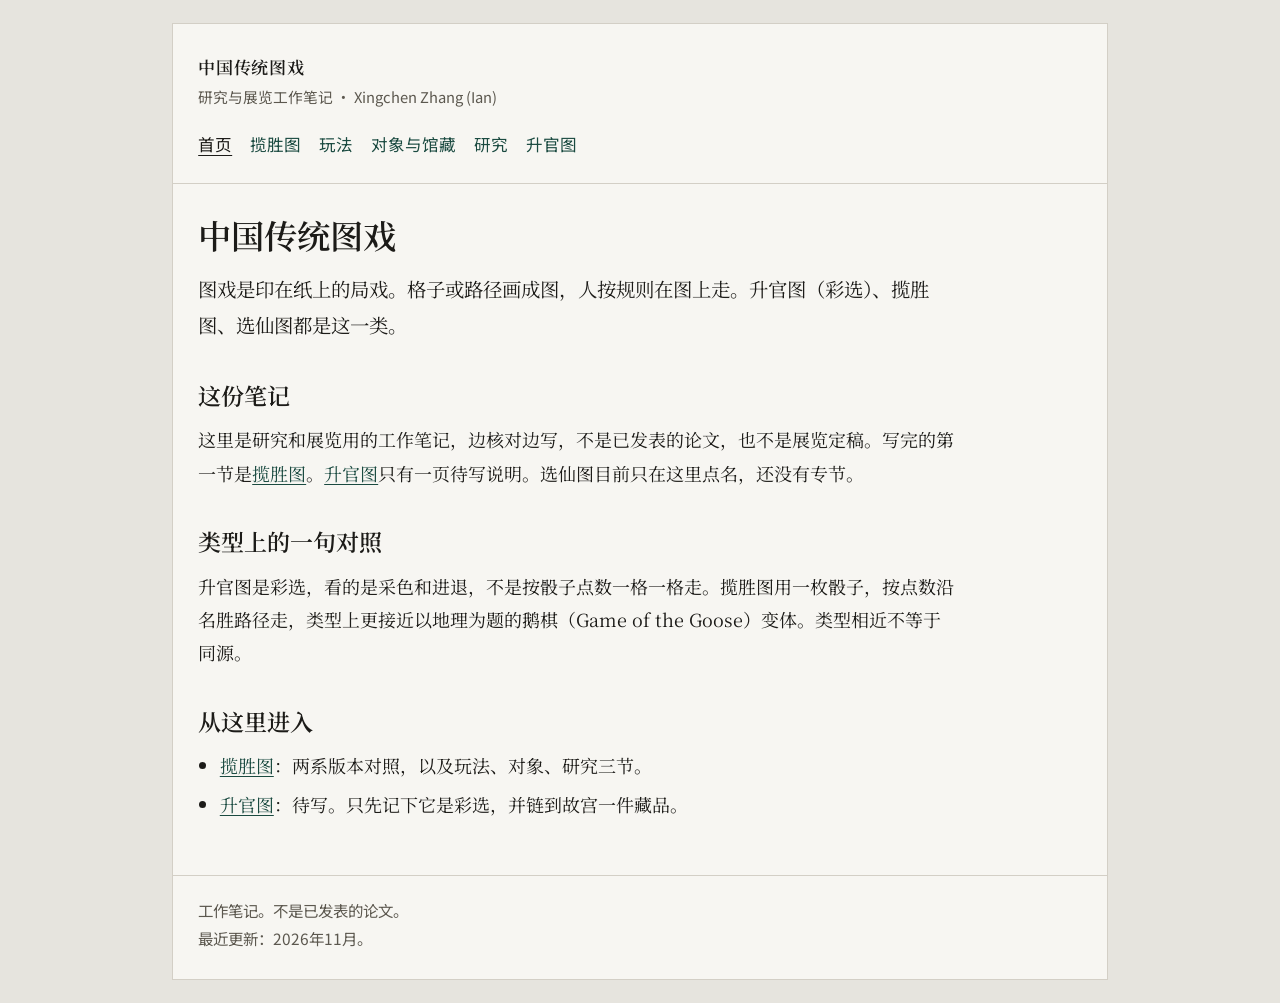
==== docs/index.html @ 107639b9 "加上中国传统图戏站点初稿 Co-authored-by: xingchen-ian <xingchen-ian@users.noreply.github.com>" ====
<!DOCTYPE html>
<html lang="zh-Hans">
<head>
  <meta charset="utf-8">
  <meta name="viewport" content="width=device-width, initial-scale=1">
  <title>中国传统图戏</title>
  <meta name="description" content="Xingchen Zhang (Ian) 的研究与展览工作笔记。图戏指升官图、揽胜图、选仙图一类传统有图局戏。揽胜图是目前写完的一节。">
  <link rel="preconnect" href="https://fonts.googleapis.com">
  <link rel="preconnect" href="https://fonts.gstatic.com" crossorigin>
  <link href="https://fonts.googleapis.com/css2?family=Noto+Sans+SC:wght@400;500;600&family=Noto+Serif+SC:wght@500;600&display=swap" rel="stylesheet">
  <link rel="stylesheet" href="assets/site.css">
  <script src="assets/site.js" defer></script>
</head>
<body>
  <a class="skip" href="#content">跳到正文</a>
  <div class="sheet">
    <header class="site-header">
      <p class="brand"><a href="index.html">中国传统图戏</a></p>
      <p class="site-note">研究与展览工作笔记 · Xingchen Zhang (Ian)</p>
      <button type="button" class="nav-toggle" data-nav-toggle hidden>目录</button>
      <nav id="site-nav" class="site-nav" aria-label="全站">
        <ul>
          <li><a href="index.html" aria-current="page">首页</a></li>
          <li><a href="lansheng/index.html">揽胜图</a></li>
          <li><a href="lansheng/play.html">玩法</a></li>
          <li><a href="lansheng/collections.html">对象与馆藏</a></li>
          <li><a href="lansheng/research.html">研究</a></li>
          <li><a href="shengguan/index.html">升官图</a></li>
        </ul>
      </nav>
    </header>

    <main id="content">
      <h1>中国传统图戏</h1>
      <p class="lede">图戏是印在纸上的局戏。格子或路径画成图，人按规则在图上走。升官图（彩选）、揽胜图、选仙图都是这一类。</p>

      <h2>这份笔记</h2>
      <p class="measure">这里是研究和展览用的工作笔记，边核对边写，不是已发表的论文，也不是展览定稿。写完的第一节是<a href="lansheng/index.html">揽胜图</a>。<a href="shengguan/index.html">升官图</a>只有一页待写说明。选仙图目前只在这里点名，还没有专节。</p>

      <h2>类型上的一句对照</h2>
      <p class="measure">升官图是彩选，看的是采色和进退，不是按骰子点数一格一格走。揽胜图用一枚骰子，按点数沿名胜路径走，类型上更接近以地理为题的鹅棋（Game of the Goose）变体。类型相近不等于同源。</p>

      <h2>从这里进入</h2>
      <ul>
        <li><a href="lansheng/index.html">揽胜图</a>：两系版本对照，以及玩法、对象、研究三节。</li>
        <li><a href="shengguan/index.html">升官图</a>：待写。只先记下它是彩选，并链到故宫一件藏品。</li>
      </ul>
    </main>

    <footer class="site-footer">
      <p>工作笔记。不是已发表的论文。</p>
      <p>最近更新：2026年11月。</p>
    </footer>
  </div>
</body>
</html>
---- docs/assets/site.css ----
:root {
  --bg: #e6e4de;
  --sheet: #f7f6f2;
  --ink: #1c1b18;
  --muted: #5c584f;
  --line: #d3cfc6;
  --link: #1a4a40;
  --link-hover: #0d2e28;
  --soft: #e7efe9;
  --focus: #1a4a40;
  --serif: "Noto Serif SC", "Source Han Serif SC", "Songti SC", "STSong", "SimSun", serif;
  --sans: "Noto Sans SC", "Source Han Sans SC", "PingFang SC", "Noto Sans CJK SC", "Microsoft YaHei", sans-serif;
  --measure: 42rem;
  --wide: 52rem;
}

* { box-sizing: border-box; }

html { font-size: 18px; scroll-behavior: smooth; }

body {
  margin: 0;
  color: var(--ink);
  background: var(--bg);
  font-family: var(--serif);
  line-height: 1.85;
  text-rendering: optimizeLegibility;
}

a {
  color: var(--link);
  text-underline-offset: 0.18em;
}

a:hover { color: var(--link-hover); }

:focus-visible {
  outline: 2px solid var(--focus);
  outline-offset: 3px;
}

.skip {
  position: absolute;
  left: 0.75rem;
  top: 0.75rem;
  padding: 0.4rem 0.7rem;
  background: var(--ink);
  color: var(--sheet);
  transform: translateY(-150%);
  z-index: 2;
}

.skip:focus { transform: none; }

.sheet {
  width: min(var(--wide), calc(100% - 2rem));
  min-height: calc(100vh - 2.5rem);
  margin: 1.25rem auto 1.25rem;
  background: var(--sheet);
  border: 1px solid var(--line);
  display: flex;
  flex-direction: column;
}

main { flex: 1 0 auto; }

.site-header,
.site-footer,
main { padding-left: 1.4rem; padding-right: 1.4rem; }

.site-header {
  padding-top: 1.5rem;
  padding-bottom: 1rem;
  border-bottom: 1px solid var(--line);
}

.brand {
  margin: 0;
  font-size: 0.95rem;
  font-weight: 600;
  letter-spacing: 0.04em;
}

.brand a { color: inherit; text-decoration: none; }
.brand a:hover { color: var(--link); text-decoration: underline; }

.site-note {
  margin: 0.2rem 0 0;
  color: var(--muted);
  font-family: var(--sans);
  font-size: 0.82rem;
  line-height: 1.5;
}

.nav-toggle {
  display: none;
  margin-top: 0.85rem;
  padding: 0.35rem 0.7rem;
  border: 1px solid var(--ink);
  background: transparent;
  color: var(--ink);
  font-family: var(--sans);
  font-size: 0.85rem;
  cursor: pointer;
}

.site-nav ul {
  display: flex;
  flex-wrap: wrap;
  gap: 0.35rem 1rem;
  margin: 0.9rem 0 0;
  padding: 0;
  list-style: none;
  font-family: var(--sans);
  font-size: 0.92rem;
}

.site-nav a { text-decoration: none; }
.site-nav a:hover { text-decoration: underline; }
.site-nav a[aria-current="page"] {
  color: var(--ink);
  text-decoration: underline;
  text-underline-offset: 0.25em;
}

main { padding-top: 1.6rem; padding-bottom: 2.2rem; }

h1, h2, h3 { font-weight: 600; line-height: 1.35; }

h1 { margin: 0 0 0.8rem; font-size: 1.85rem; }

h2 {
  margin: 2rem 0 0.7rem;
  font-size: 1.28rem;
}

h3 { margin: 1.2rem 0 0.35rem; font-size: 1.05rem; }

p { margin: 0.55rem 0; }

.lede {
  max-width: var(--measure);
  font-size: 1.08rem;
}

.measure { max-width: var(--measure); }

.meta, .aside, figcaption, caption, footer, .status {
  color: var(--muted);
}

.meta, .aside, figcaption, .status, caption, footer, .tag, .nav-toggle, .site-nav, dt {
  font-family: var(--sans);
}

ul, ol { margin: 0.4rem 0 0.8rem; padding-left: 1.2rem; }
li { margin: 0.28rem 0; }

.entry-list { list-style: none; padding-left: 0; }
.entry-list > li {
  margin: 0;
  padding: 0.95rem 0;
  border-top: 1px solid var(--line);
}

.tag {
  display: inline-block;
  margin-right: 0.35rem;
  padding: 0 0.35rem;
  border: 1px solid var(--line);
  color: var(--ink);
  font-size: 0.75rem;
  line-height: 1.6;
  letter-spacing: 0.04em;
  vertical-align: 0.05em;
}

.links { margin: 0.45rem 0 0; padding: 0; list-style: none; }
.links li { margin: 0.15rem 0; }

blockquote {
  margin: 0.7rem 0;
  padding: 0.1rem 0 0.1rem 0.9rem;
  border-left: 2px solid var(--ink);
}

blockquote p { margin: 0.25rem 0; }

.who { color: var(--muted); font-family: var(--sans); font-size: 0.88rem; }

.stack {
  display: grid;
  grid-template-columns: 1fr 1fr;
  gap: 1rem;
  margin: 0.8rem 0 0.4rem;
}

.block {
  padding: 0.9rem 0 0.2rem;
  border-top: 1px solid var(--ink);
}

.block h3 { margin-top: 0; }

dl { margin: 0.4rem 0 0.8rem; }
dt { margin-top: 0.7rem; font-size: 0.82rem; color: var(--muted); }
dd { margin: 0.1rem 0 0; }

.table-wrap {
  overflow-x: auto;
  margin: 0.6rem 0 0.3rem;
  border-top: 1px solid var(--line);
  border-bottom: 1px solid var(--line);
}

table {
  width: 100%;
  min-width: 36rem;
  border-collapse: collapse;
  font-size: 0.95rem;
  line-height: 1.6;
}

caption {
  caption-side: bottom;
  padding: 0.65rem 0 0.2rem;
  text-align: left;
  font-size: 0.86rem;
}

th, td {
  padding: 0.55rem 0.7rem 0.55rem 0;
  border-bottom: 1px solid var(--line);
  text-align: left;
  vertical-align: top;
}

th { font-weight: 600; }

tbody th { font-weight: 600; white-space: nowrap; }

tr.diff td, tr.diff th { background: var(--soft); }

td.pending { color: var(--muted); }

.site-footer {
  padding-top: 1rem;
  padding-bottom: 1.4rem;
  border-top: 1px solid var(--line);
  font-size: 0.86rem;
  line-height: 1.6;
}

.site-footer p { margin: 0.2rem 0; }

@media (max-width: 40rem) {
  html { font-size: 17px; }
  .sheet { width: min(var(--wide), calc(100% - 0.8rem)); margin-top: 0.4rem; }
  .site-header, .site-footer, main { padding-left: 1rem; padding-right: 1rem; }
  h1 { font-size: 1.5rem; }
  .stack { grid-template-columns: 1fr; }
  .js .nav-toggle { display: inline-block; }
  .js .site-nav { display: none; }
  .js .site-nav.is-open { display: block; }
}

@media (prefers-reduced-motion: reduce) {
  html { scroll-behavior: auto; }
}

@media print {
  body { background: #fff; }
  .sheet { border: 0; margin: 0; width: auto; }
  .nav-toggle, .skip, .site-nav { display: none !important; }
  a { color: inherit; }
}
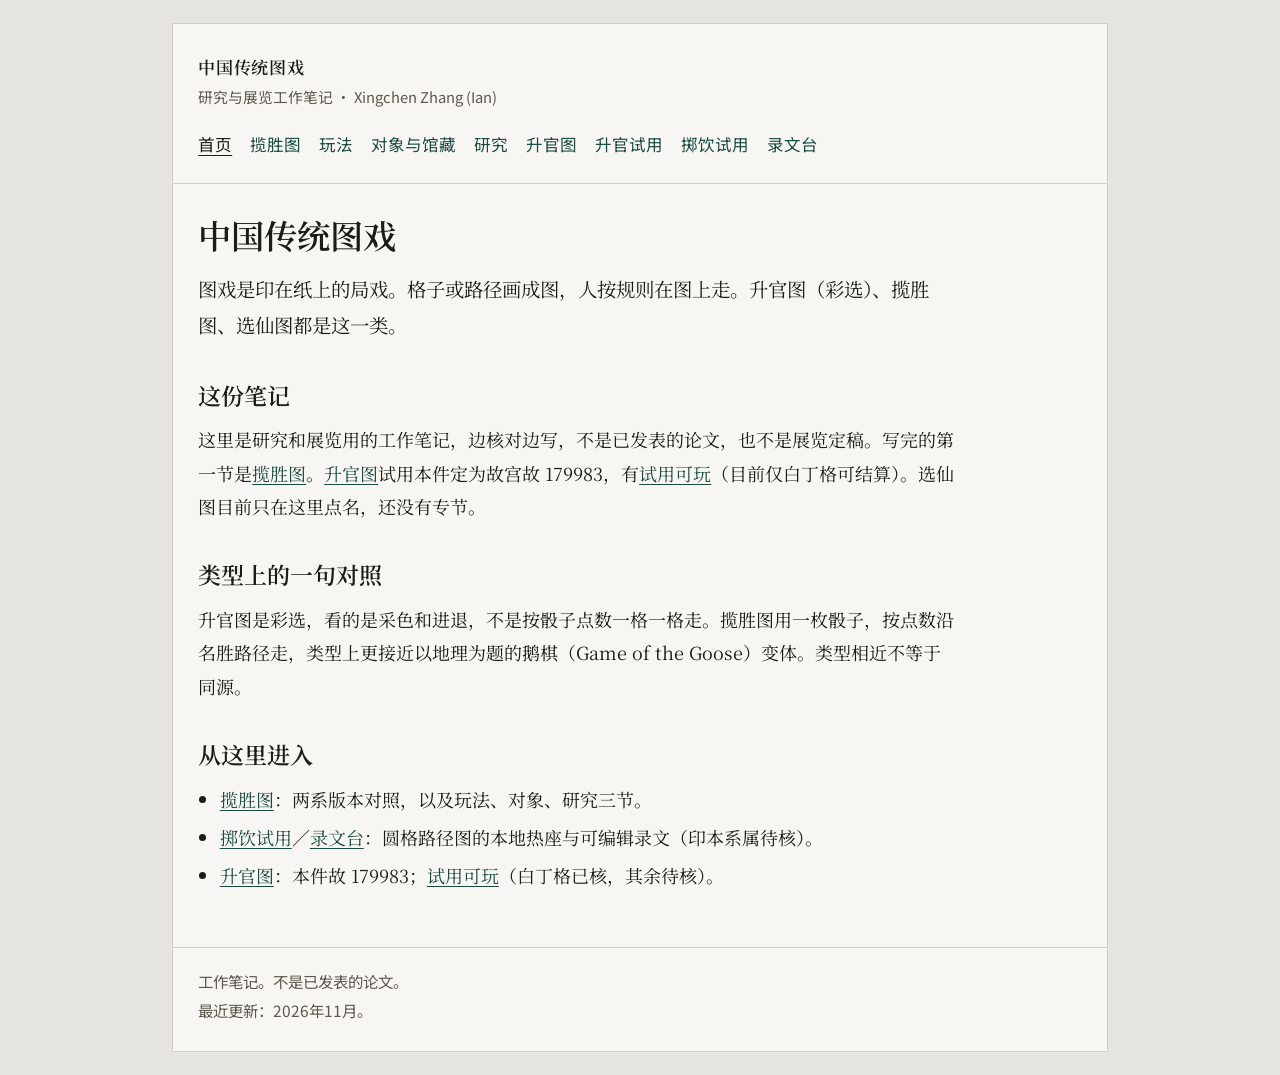
==== commit b71b9582: "Publish rule book, shengguan trial, and zhiyin edit/play tools. Move the Lansheng plain-language rul" ====
--- a/docs/index.html
+++ b/docs/index.html
@@ -26,6 +26,9 @@
           <li><a href="lansheng/collections.html">对象与馆藏</a></li>
           <li><a href="lansheng/research.html">研究</a></li>
           <li><a href="shengguan/index.html">升官图</a></li>
+          <li><a href="shengguan/play.html">升官试用</a></li>
+          <li><a href="lansheng/zhiyin/play.html">掷饮试用</a></li>
+          <li><a href="lansheng/zhiyin/transcribe.html">录文台</a></li>
         </ul>
       </nav>
     </header>
@@ -35,7 +38,7 @@
       <p class="lede">图戏是印在纸上的局戏。格子或路径画成图，人按规则在图上走。升官图（彩选）、揽胜图、选仙图都是这一类。</p>
 
       <h2>这份笔记</h2>
-      <p class="measure">这里是研究和展览用的工作笔记，边核对边写，不是已发表的论文，也不是展览定稿。写完的第一节是<a href="lansheng/index.html">揽胜图</a>。<a href="shengguan/index.html">升官图</a>只有一页待写说明。选仙图目前只在这里点名，还没有专节。</p>
+      <p class="measure">这里是研究和展览用的工作笔记，边核对边写，不是已发表的论文，也不是展览定稿。写完的第一节是<a href="lansheng/index.html">揽胜图</a>。<a href="shengguan/index.html">升官图</a>试用本件定为故宫故 179983，有<a href="shengguan/play.html">试用可玩</a>（目前仅白丁格可结算）。选仙图目前只在这里点名，还没有专节。</p>
 
       <h2>类型上的一句对照</h2>
       <p class="measure">升官图是彩选，看的是采色和进退，不是按骰子点数一格一格走。揽胜图用一枚骰子，按点数沿名胜路径走，类型上更接近以地理为题的鹅棋（Game of the Goose）变体。类型相近不等于同源。</p>
@@ -43,7 +46,8 @@
       <h2>从这里进入</h2>
       <ul>
         <li><a href="lansheng/index.html">揽胜图</a>：两系版本对照，以及玩法、对象、研究三节。</li>
-        <li><a href="shengguan/index.html">升官图</a>：待写。只先记下它是彩选，并链到故宫一件藏品。</li>
+        <li><a href="lansheng/zhiyin/play.html">掷饮试用</a>／<a href="lansheng/zhiyin/transcribe.html">录文台</a>：圆格路径图的本地热座与可编辑录文（印本系属待核）。</li>
+        <li><a href="shengguan/index.html">升官图</a>：本件故 179983；<a href="shengguan/play.html">试用可玩</a>（白丁格已核，其余待核）。</li>
       </ul>
     </main>
 
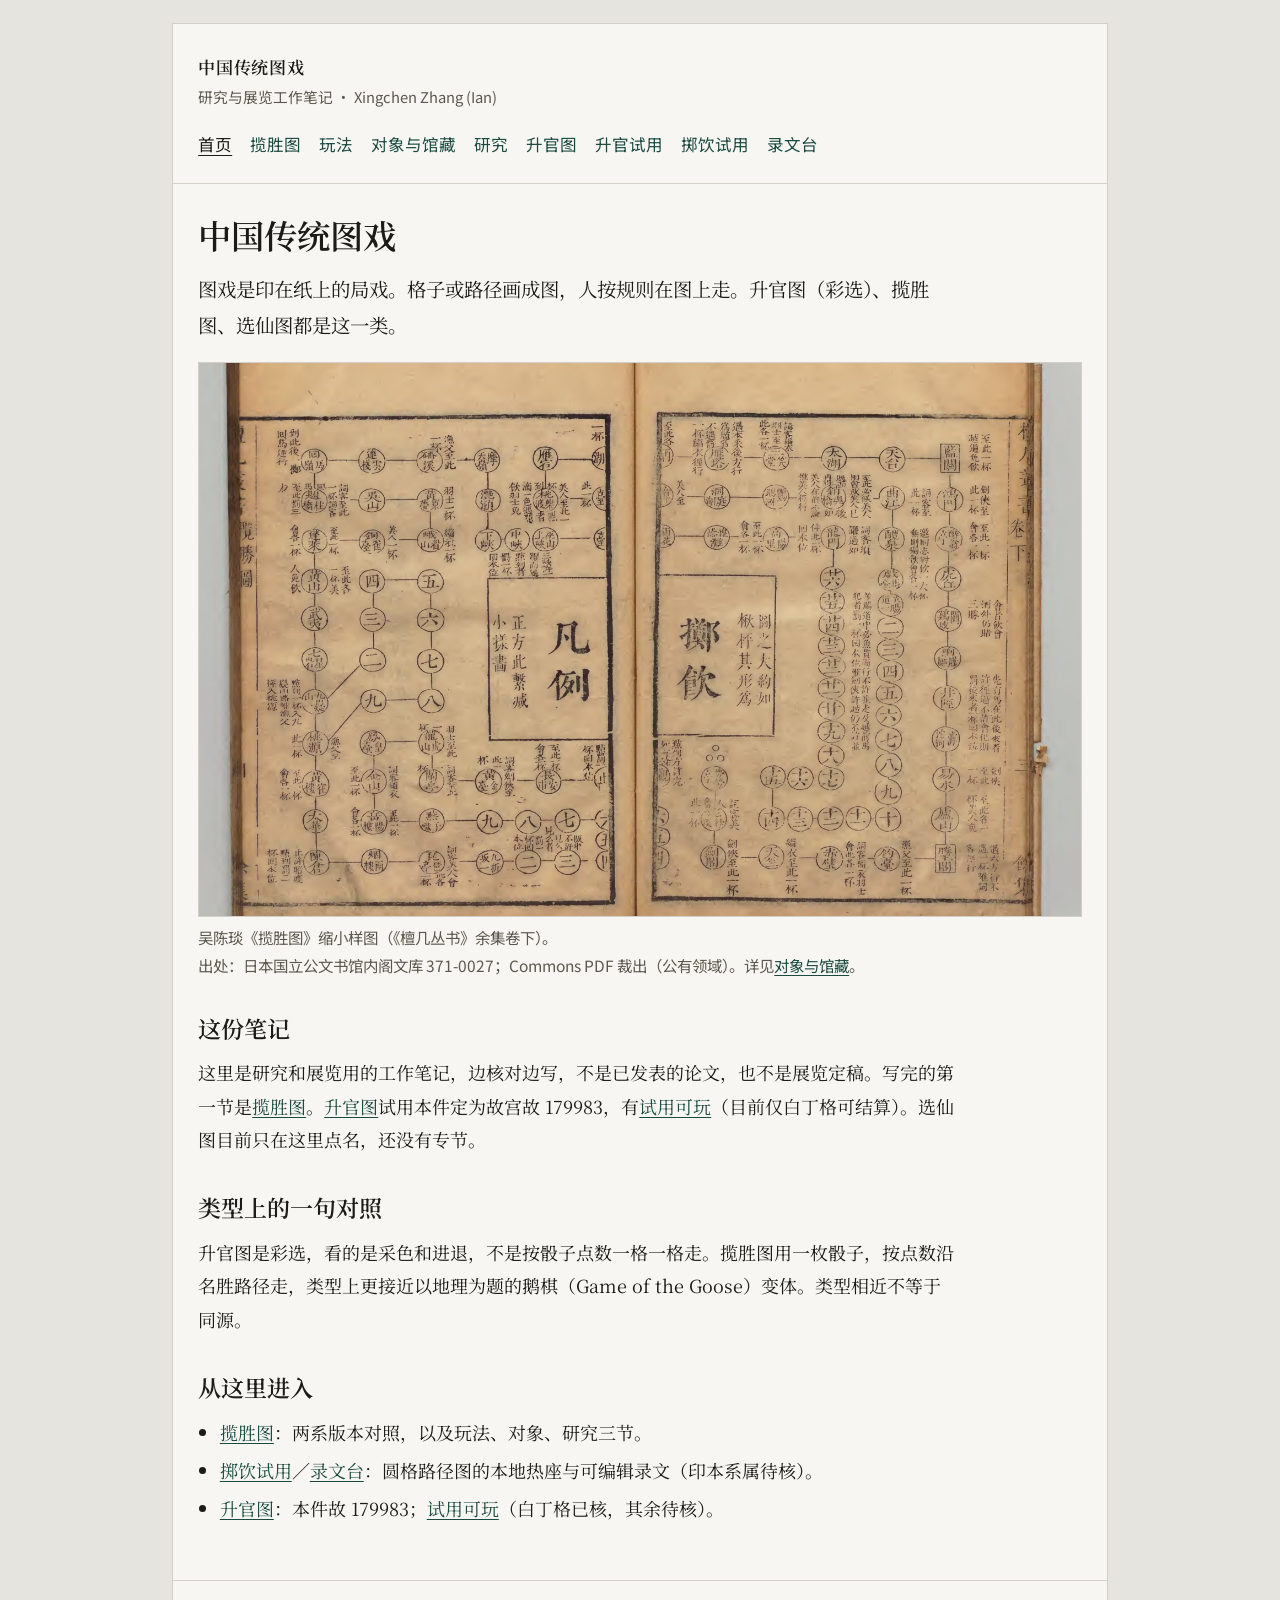
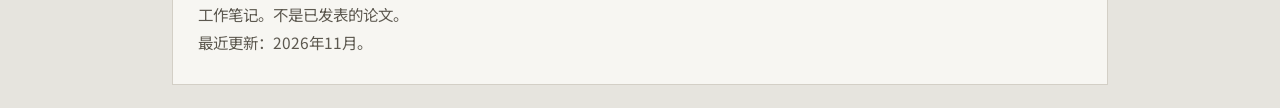
==== commit 1c0c0b98: "Add citable figures for Lansheng, Shengguan, and Goose. Show Naikaku crops and Commons/Met boards wi" ====
--- a/docs/index.html
+++ b/docs/index.html
@@ -37,6 +37,14 @@
       <h1>中国传统图戏</h1>
       <p class="lede">图戏是印在纸上的局戏。格子或路径画成图，人按规则在图上走。升官图（彩选）、揽胜图、选仙图都是这一类。</p>
 
+      <figure class="fig">
+        <img src="lansheng/assets/wu-sample-371-0027.jpg" alt="吴陈琰《揽胜图》缩小样图" width="1600" height="1004" loading="lazy">
+        <figcaption>
+          吴陈琰《揽胜图》缩小样图（《檀几丛书》余集卷下）。
+          <span class="src">出处：日本国立公文书馆内阁文库 371-0027；Commons PDF 裁出（公有领域）。详见<a href="lansheng/collections.html">对象与馆藏</a>。</span>
+        </figcaption>
+      </figure>
+
       <h2>这份笔记</h2>
       <p class="measure">这里是研究和展览用的工作笔记，边核对边写，不是已发表的论文，也不是展览定稿。写完的第一节是<a href="lansheng/index.html">揽胜图</a>。<a href="shengguan/index.html">升官图</a>试用本件定为故宫故 179983，有<a href="shengguan/play.html">试用可玩</a>（目前仅白丁格可结算）。选仙图目前只在这里点名，还没有专节。</p>
 
--- a/docs/assets/site.css
+++ b/docs/assets/site.css
@@ -253,12 +253,48 @@
 
 .site-footer p { margin: 0.2rem 0; }
 
+figure.fig {
+  margin: 1rem 0 1.35rem;
+  max-width: var(--wide);
+}
+
+figure.fig img {
+  display: block;
+  width: 100%;
+  height: auto;
+  border: 1px solid var(--line);
+  background: #eceae4;
+}
+
+figure.fig figcaption {
+  margin-top: 0.45rem;
+  font-size: 0.86rem;
+  line-height: 1.55;
+  color: var(--muted);
+  font-family: var(--sans);
+}
+
+figure.fig figcaption .src {
+  display: block;
+  margin-top: 0.2rem;
+}
+
+.fig-pair {
+  display: grid;
+  grid-template-columns: 1fr 1fr;
+  gap: 1rem;
+  margin: 1rem 0 1.35rem;
+}
+
+.fig-pair figure.fig { margin: 0; }
+
 @media (max-width: 40rem) {
   html { font-size: 17px; }
   .sheet { width: min(var(--wide), calc(100% - 0.8rem)); margin-top: 0.4rem; }
   .site-header, .site-footer, main { padding-left: 1rem; padding-right: 1rem; }
   h1 { font-size: 1.5rem; }
   .stack { grid-template-columns: 1fr; }
+  .fig-pair { grid-template-columns: 1fr; }
   .js .nav-toggle { display: inline-block; }
   .js .site-nav { display: none; }
   .js .site-nav.is-open { display: block; }
